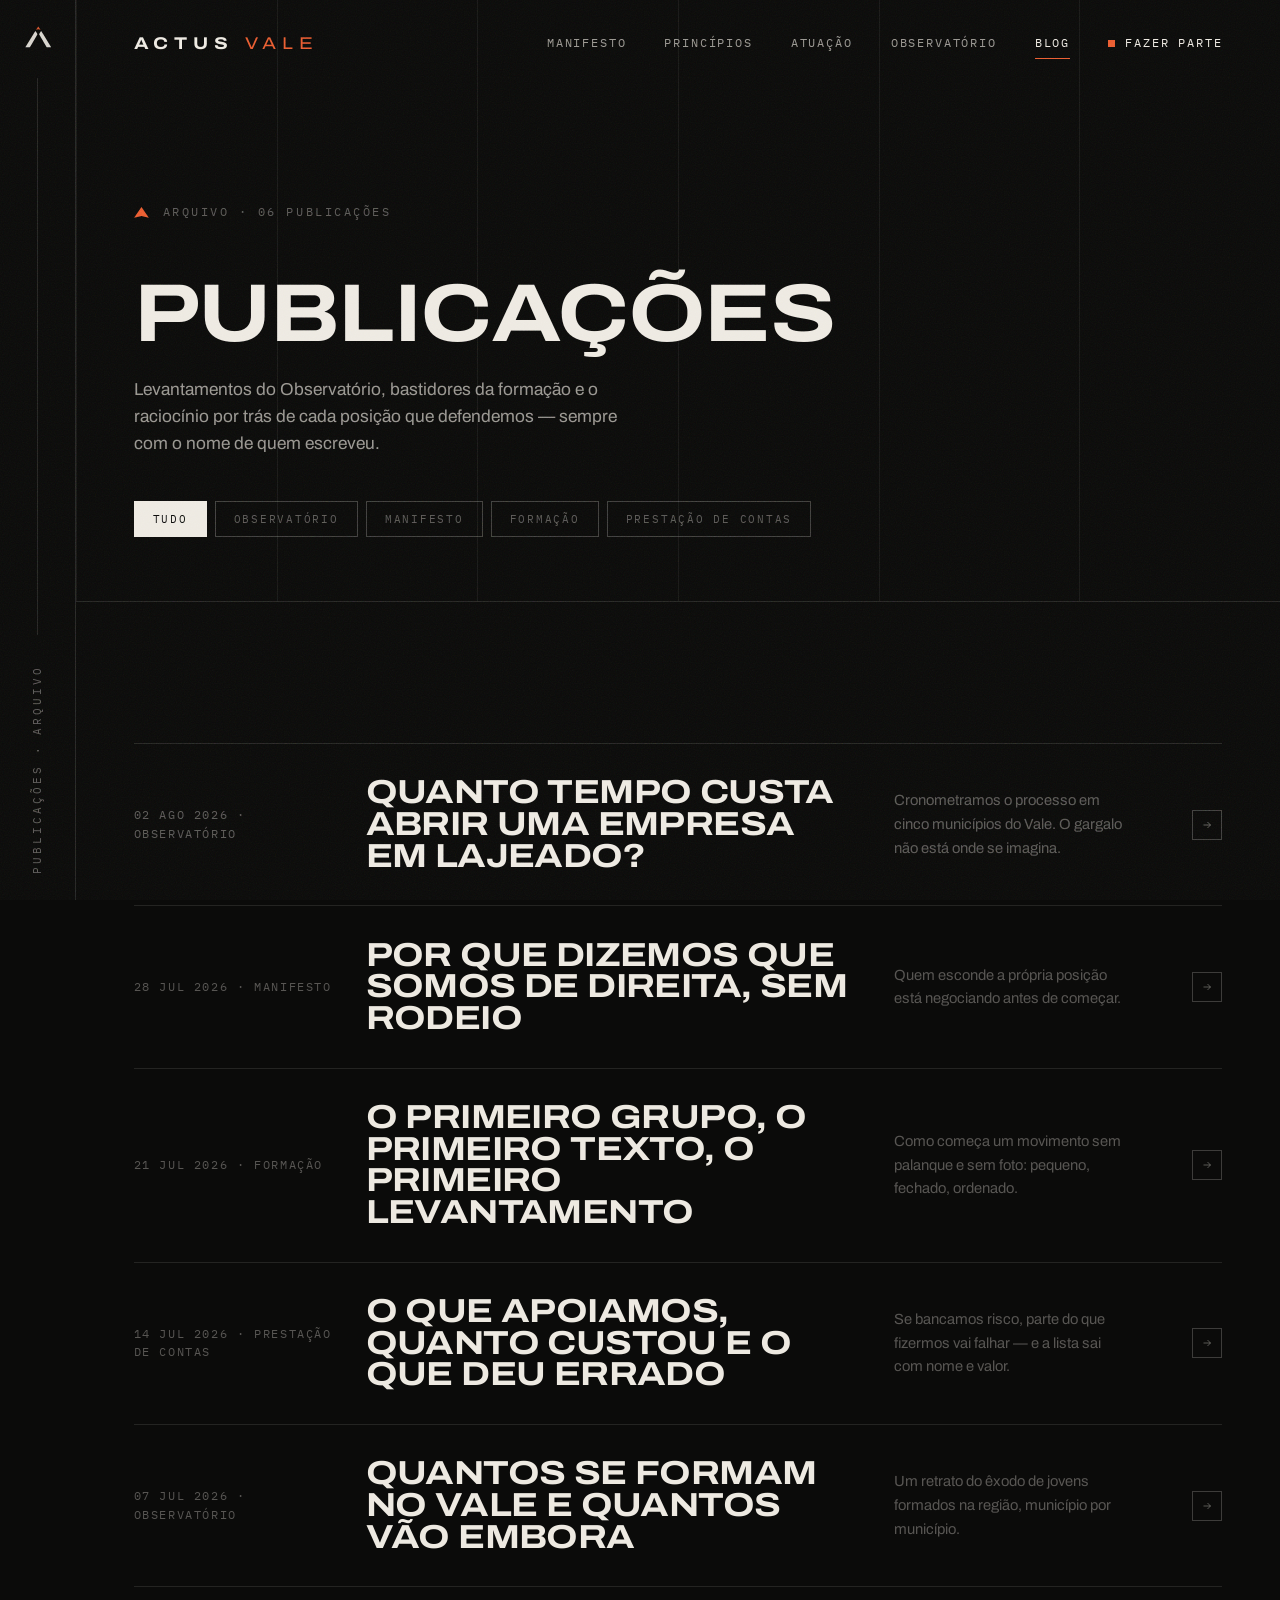
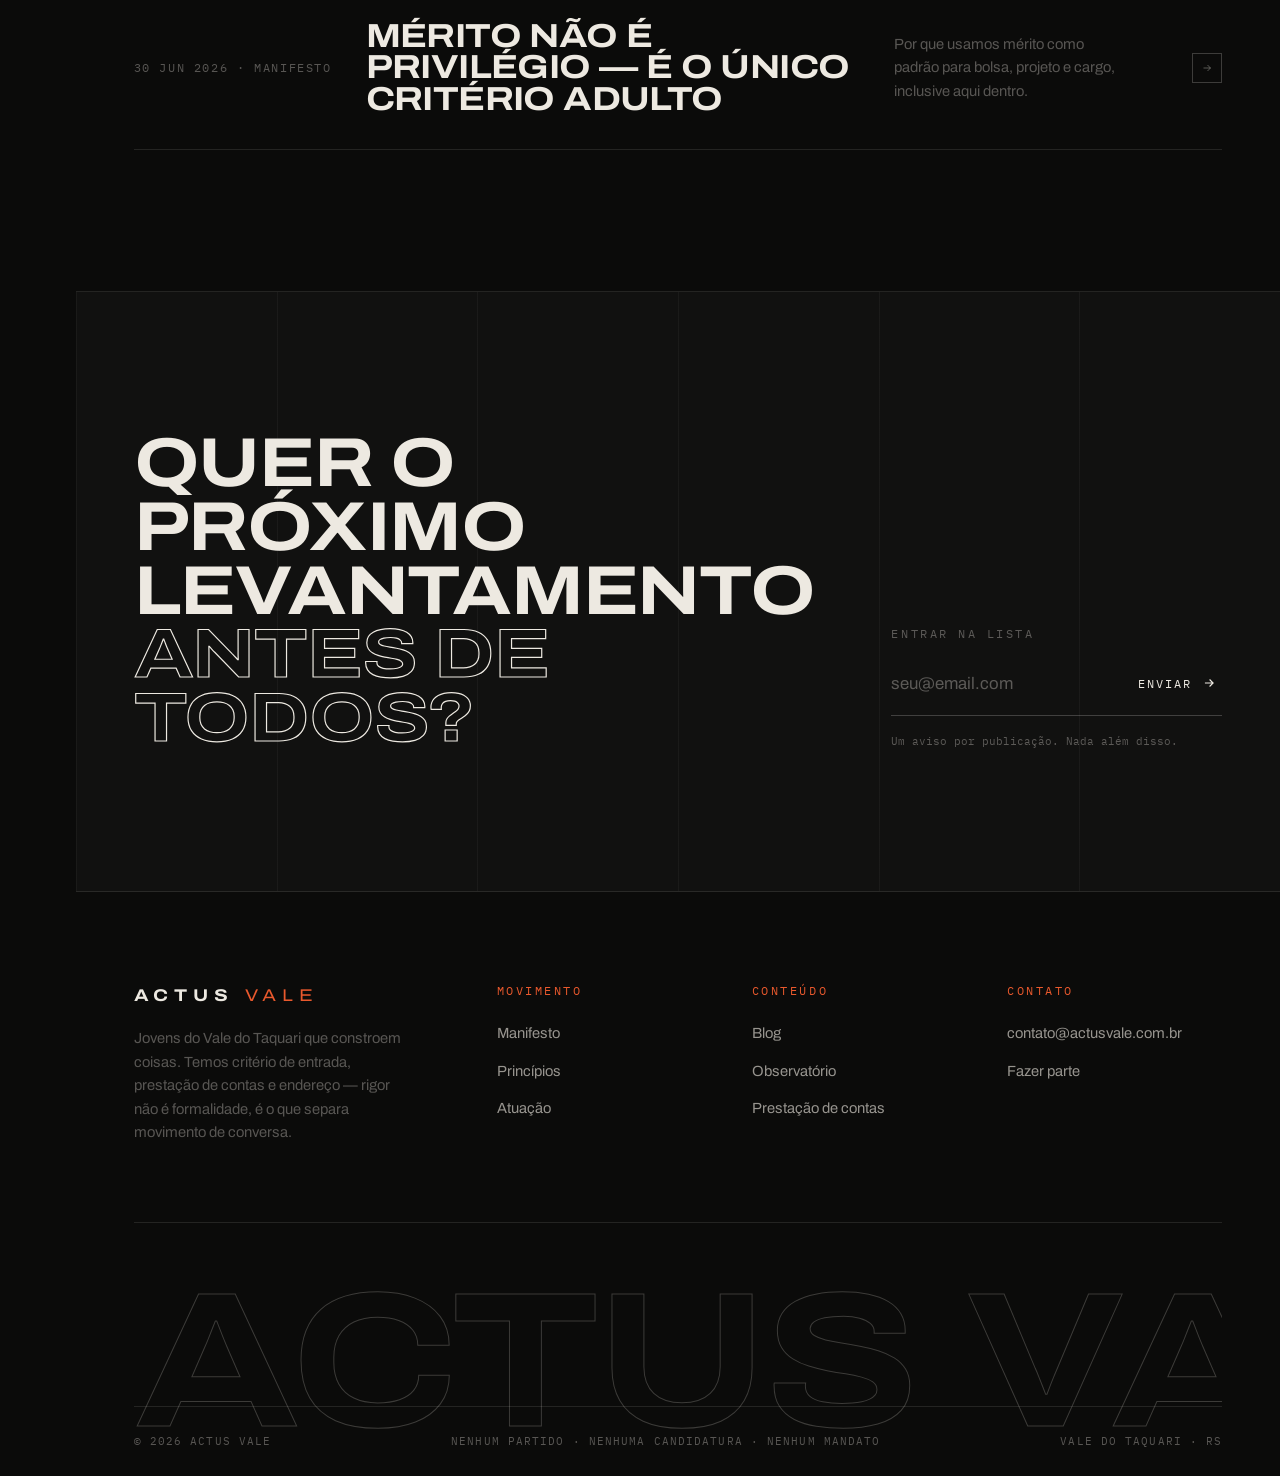
==== blog/index.html @ 2b288aab "Site inicial da Actus Vale Site estático com home (manifesto, princípios, atuação, observatório), ín" ====
<!doctype html>
<html lang="pt-BR">
<head>
<meta charset="UTF-8">
<meta name="viewport" content="width=device-width, initial-scale=1">
<title>Publicações — Actus Vale</title>
<meta name="description" content="Levantamentos do Observatório, bastidores da formação e o raciocínio por trás de cada posição da Actus Vale.">
<link rel="icon" href="../assets/img/mark.svg" type="image/svg+xml">
<link rel="preconnect" href="https://fonts.googleapis.com">
<link rel="preconnect" href="https://fonts.gstatic.com" crossorigin>
<link href="https://fonts.googleapis.com/css2?family=Archivo:wdth,wght@62..125,300..800&family=IBM+Plex+Mono:wght@400;500&family=Newsreader:ital,opsz,wght@1,6..72,300&display=swap" rel="stylesheet">
<link rel="stylesheet" href="../assets/css/style.css">
</head>
<body>

<aside class="rail">
  <a href="../index.html"><img class="rail-mark" src="../assets/img/mark.svg" alt="Actus Vale"></a>
  <div class="rail-track"><div class="rail-fill"></div></div>
  <div class="rail-vert">Publicações · Arquivo</div>
</aside>

<header class="head">
  <div class="wrap">
    <a href="../index.html" class="brand">
      <span class="brand-a">Actus</span><span class="brand-v">Vale</span>
    </a>
    <nav class="nav">
      <a href="../index.html#manifesto">Manifesto</a>
      <a href="../index.html#principios">Princípios</a>
      <a href="../index.html#atuacao">Atuação</a>
      <a href="../index.html#observatorio">Observatório</a>
      <a href="index.html" aria-current="page">Blog</a>
      <a href="../index.html#convite" class="nav-cta"><span class="dot"></span>Fazer parte</a>
    </nav>
    <button class="burger" aria-label="Menu"><span></span><span></span><span></span></button>
  </div>
</header>

<div class="sheet">
  <a href="../index.html#manifesto">Manifesto</a>
  <a href="../index.html#principios">Princípios</a>
  <a href="../index.html#atuacao">Atuação</a>
  <a href="../index.html#observatorio">Observatório</a>
  <a href="index.html">Blog</a>
  <a href="../index.html#convite" class="sig">Fazer parte</a>
</div>

<main>

  <section class="phead">
    <div class="grid-lines" style="opacity:.5"></div>
    <div class="wrap">
      <div class="hero-flag">
        <svg class="chev" viewBox="387 0 64 47" xmlns="http://www.w3.org/2000/svg"><polygon fill="#ea592d" points="419.36 38.005 387.505 46.02 418.859 0 450.148 45.872 419.36 38.005"/></svg>
        <span class="tag">Arquivo · 06 publicações</span>
      </div>
      <h1 class="dsp dsp-xl" style="font-size:clamp(2rem,6.4vw,5.6rem)">
        <span class="hl"><span>Publicações</span></span>
      </h1>
      <p class="lede">Levantamentos do Observatório, bastidores da formação e o raciocínio por trás de cada posição que defendemos — sempre com o nome de quem escreveu.</p>

      <div class="filters">
        <button data-cat="all" aria-pressed="true">Tudo</button>
        <button data-cat="observatorio" aria-pressed="false">Observatório</button>
        <button data-cat="manifesto" aria-pressed="false">Manifesto</button>
        <button data-cat="formacao" aria-pressed="false">Formação</button>
        <button data-cat="contas" aria-pressed="false">Prestação de contas</button>
      </div>
    </div>
  </section>

  <section class="sec">
    <div class="wrap">
      <div class="entries">

        <article class="entry rv" data-cat="observatorio">
          <span class="entry-date">02 Ago 2026 · Observatório</span>
          <h3 class="dsp dsp-md">Quanto tempo custa abrir uma empresa em Lajeado?</h3>
          <p class="entry-desc">Cronometramos o processo em cinco municípios do Vale. O gargalo não está onde se imagina.</p>
          <span class="entry-go"><svg viewBox="0 0 24 24" fill="none" stroke="currentColor" stroke-width="2"><path d="M5 12h14M13 6l6 6-6 6"/></svg></span>
          <a class="entry-link" href="post.html" aria-label="Ler o artigo"></a>
        </article>

        <article class="entry rv" data-cat="manifesto">
          <span class="entry-date">28 Jul 2026 · Manifesto</span>
          <h3 class="dsp dsp-md">Por que dizemos que somos de direita, sem rodeio</h3>
          <p class="entry-desc">Quem esconde a própria posição está negociando antes de começar.</p>
          <span class="entry-go"><svg viewBox="0 0 24 24" fill="none" stroke="currentColor" stroke-width="2"><path d="M5 12h14M13 6l6 6-6 6"/></svg></span>
          <a class="entry-link" href="post.html" aria-label="Ler o artigo"></a>
        </article>

        <article class="entry rv" data-cat="formacao">
          <span class="entry-date">21 Jul 2026 · Formação</span>
          <h3 class="dsp dsp-md">O primeiro grupo, o primeiro texto, o primeiro levantamento</h3>
          <p class="entry-desc">Como começa um movimento sem palanque e sem foto: pequeno, fechado, ordenado.</p>
          <span class="entry-go"><svg viewBox="0 0 24 24" fill="none" stroke="currentColor" stroke-width="2"><path d="M5 12h14M13 6l6 6-6 6"/></svg></span>
          <a class="entry-link" href="post.html" aria-label="Ler o artigo"></a>
        </article>

        <article class="entry rv" data-cat="contas">
          <span class="entry-date">14 Jul 2026 · Prestação de contas</span>
          <h3 class="dsp dsp-md">O que apoiamos, quanto custou e o que deu errado</h3>
          <p class="entry-desc">Se bancamos risco, parte do que fizermos vai falhar — e a lista sai com nome e valor.</p>
          <span class="entry-go"><svg viewBox="0 0 24 24" fill="none" stroke="currentColor" stroke-width="2"><path d="M5 12h14M13 6l6 6-6 6"/></svg></span>
          <a class="entry-link" href="post.html" aria-label="Ler o artigo"></a>
        </article>

        <article class="entry rv" data-cat="observatorio">
          <span class="entry-date">07 Jul 2026 · Observatório</span>
          <h3 class="dsp dsp-md">Quantos se formam no Vale e quantos vão embora</h3>
          <p class="entry-desc">Um retrato do êxodo de jovens formados na região, município por município.</p>
          <span class="entry-go"><svg viewBox="0 0 24 24" fill="none" stroke="currentColor" stroke-width="2"><path d="M5 12h14M13 6l6 6-6 6"/></svg></span>
          <a class="entry-link" href="post.html" aria-label="Ler o artigo"></a>
        </article>

        <article class="entry rv" data-cat="manifesto">
          <span class="entry-date">30 Jun 2026 · Manifesto</span>
          <h3 class="dsp dsp-md">Mérito não é privilégio — é o único critério adulto</h3>
          <p class="entry-desc">Por que usamos mérito como padrão para bolsa, projeto e cargo, inclusive aqui dentro.</p>
          <span class="entry-go"><svg viewBox="0 0 24 24" fill="none" stroke="currentColor" stroke-width="2"><path d="M5 12h14M13 6l6 6-6 6"/></svg></span>
          <a class="entry-link" href="post.html" aria-label="Ler o artigo"></a>
        </article>

      </div>
    </div>
  </section>

  <section class="sec sec--panel invite">
    <div class="grid-lines" style="opacity:.4"></div>
    <div class="wrap">
      <div class="invite-grid">
        <h2 class="dsp dsp-lg rv">Quer o próximo<br>levantamento<br><span class="hollow">antes de todos?</span></h2>
        <form class="rv" style="--d:.1s">
          <span class="tag" style="display:block;margin-bottom:20px">Entrar na lista</span>
          <div class="field">
            <input type="email" placeholder="seu@email.com" required aria-label="Seu e-mail">
            <button type="submit">Enviar
              <svg viewBox="0 0 24 24" fill="none" stroke="currentColor" stroke-width="2"><path d="M5 12h14M13 6l6 6-6 6"/></svg>
            </button>
          </div>
          <p class="field-note">Um aviso por publicação. Nada além disso.</p>
        </form>
      </div>
    </div>
  </section>

</main>

<footer class="foot">
  <div class="wrap">
    <div class="foot-cols">
      <div>
        <a href="../index.html" class="brand"><span class="brand-a">Actus</span><span class="brand-v">Vale</span></a>
        <p>Jovens do Vale do Taquari que constroem coisas. Temos critério de entrada, prestação de contas e endereço — rigor não é formalidade, é o que separa movimento de conversa.</p>
      </div>
      <div class="foot-col">
        <h4 class="tag tag--sig">Movimento</h4>
        <ul>
          <li><a href="../index.html#manifesto">Manifesto</a></li>
          <li><a href="../index.html#principios">Princípios</a></li>
          <li><a href="../index.html#atuacao">Atuação</a></li>
        </ul>
      </div>
      <div class="foot-col">
        <h4 class="tag tag--sig">Conteúdo</h4>
        <ul>
          <li><a href="index.html">Blog</a></li>
          <li><a href="../index.html#observatorio">Observatório</a></li>
          <li><a href="#">Prestação de contas</a></li>
        </ul>
      </div>
      <div class="foot-col">
        <h4 class="tag tag--sig">Contato</h4>
        <ul>
          <li><a href="mailto:contato@actusvale.com.br">contato@actusvale.com.br</a></li>
          <li><a href="../index.html#convite">Fazer parte</a></li>
        </ul>
      </div>
    </div>

    <div class="foot-word">Actus Vale</div>

    <div class="foot-bar">
      <span>© 2026 Actus Vale</span>
      <span>Nenhum partido · Nenhuma candidatura · Nenhum mandato</span>
      <span>Vale do Taquari · RS</span>
    </div>
  </div>
</footer>

<script src="../assets/js/main.js"></script>
</body>
</html>
---- assets/css/style.css ----
/* =========================================================
   ACTUS VALE — sistema visual
   Prancha técnica: fundo escuro, hairlines, tipografia
   expandida em caixa alta, laranja como sinal único.
   ========================================================= */

:root {
  --void:      #0b0b0a;
  --panel:     #111110;
  --panel-2:   #171715;
  --bone:      #ede9e1;
  --bone-2:    rgba(237, 233, 225, 0.62);
  --bone-3:    rgba(237, 233, 225, 0.34);
  --signal:    #ea592d;
  --signal-2:  rgba(234, 89, 45, 0.5);
  --hair:      rgba(237, 233, 225, 0.11);
  --hair-2:    rgba(237, 233, 225, 0.22);

  --sans:  'Archivo', 'Helvetica Neue', Arial, sans-serif;
  --mono:  'IBM Plex Mono', 'Courier New', monospace;
  --quote: 'Newsreader', Georgia, serif;

  --rail: 76px;
  --head: 88px;
  --pad: clamp(20px, 4.5vw, 68px);
  --ease: cubic-bezier(0.16, 1, 0.3, 1);
}

*, *::before, *::after { box-sizing: border-box; }

html { scroll-behavior: smooth; }

body {
  margin: 0;
  padding-left: var(--rail);
  background: var(--void);
  color: var(--bone-2);
  font-family: var(--sans);
  font-variation-settings: 'wdth' 100, 'wght' 400;
  font-size: 16.5px;
  line-height: 1.6;
  -webkit-font-smoothing: antialiased;
  overflow-x: hidden;
}

/* grão de filme */
body::after {
  content: "";
  position: fixed;
  inset: 0;
  z-index: 900;
  pointer-events: none;
  opacity: 0.5;
  mix-blend-mode: soft-light;
  background-image: url("data:image/svg+xml,%3Csvg xmlns='http://www.w3.org/2000/svg' width='180' height='180'%3E%3Cfilter id='n'%3E%3CfeTurbulence type='fractalNoise' baseFrequency='0.85' numOctaves='3'/%3E%3C/filter%3E%3Crect width='100%25' height='100%25' filter='url(%23n)'/%3E%3C/svg%3E");
}

::selection { background: var(--signal); color: var(--void); }

a { color: inherit; text-decoration: none; }
img, svg { display: block; max-width: 100%; }
h1, h2, h3, h4 { margin: 0; font-weight: 400; }
p { margin: 0; }
ul { margin: 0; padding: 0; list-style: none; }

.wrap {
  max-width: 1580px;
  margin: 0 auto;
  padding: 0 var(--pad);
  position: relative;
}

/* ---------- tipografia ---------- */

.dsp {
  font-family: var(--sans);
  font-variation-settings: 'wdth' 118, 'wght' 700;
  text-transform: uppercase;
  line-height: 0.92; /* folga p/ acentos: Ç Õ Ã É */
  letter-spacing: -0.018em;
  color: var(--bone);
}

.dsp-xl  { font-size: clamp(2rem, 9vw, 9.4rem); }
.dsp-lg  { font-size: clamp(1.9rem, 5.4vw, 4.6rem); }
.dsp-md  { font-size: clamp(1.5rem, 2.6vw, 2.3rem); line-height: 0.95; }
.dsp-sm  { font-size: clamp(1.1rem, 1.5vw, 1.35rem); line-height: 1.05; letter-spacing: 0; }

.hollow {
  color: transparent;
  -webkit-text-stroke: 1.2px var(--bone);
  text-stroke: 1.2px var(--bone);
}
.sig { color: var(--signal); }

.tag {
  font-family: var(--mono);
  font-size: 11.5px;
  font-weight: 400;
  text-transform: uppercase;
  letter-spacing: 0.22em;
  color: var(--bone-3);
}
.tag--sig { color: var(--signal); }

.lede {
  font-size: clamp(1.02rem, 1.35vw, 1.28rem);
  line-height: 1.55;
  color: var(--bone-2);
  max-width: 52ch;
}

/* ---------- rail lateral fixa ---------- */

.rail {
  position: fixed;
  top: 0; left: 0; bottom: 0;
  width: var(--rail);
  border-right: 1px solid var(--hair);
  z-index: 120;
  display: flex;
  flex-direction: column;
  justify-content: space-between;
  align-items: center;
  padding: 26px 0;
  background: var(--void);
}

.rail-mark { width: 26px; opacity: 0.9; }

.rail-track {
  flex: 1;
  width: 1px;
  background: var(--hair);
  margin: 30px 0;
  position: relative;
}
.rail-fill {
  position: absolute;
  top: 0; left: 0;
  width: 100%;
  height: 0;
  background: var(--signal);
}

.rail-vert {
  font-family: var(--mono);
  font-size: 10.5px;
  letter-spacing: 0.28em;
  text-transform: uppercase;
  color: var(--bone-3);
  writing-mode: vertical-rl;
  transform: rotate(180deg);
  white-space: nowrap;
}

/* ---------- cabeçalho ---------- */

.head {
  position: fixed;
  top: 0; left: var(--rail); right: 0;
  height: var(--head);
  z-index: 110;
  display: flex;
  align-items: center;
  transition: background 0.4s var(--ease), border-color 0.4s var(--ease);
  border-bottom: 1px solid transparent;
}
.head.stuck {
  background: rgba(11, 11, 10, 0.88);
  backdrop-filter: blur(14px);
  border-bottom-color: var(--hair);
}
.head .wrap { display: flex; align-items: center; justify-content: space-between; width: 100%; }

.brand { display: flex; align-items: baseline; gap: 11px; }
.brand-a {
  font-variation-settings: 'wdth' 118, 'wght' 700;
  font-size: 17px;
  letter-spacing: 0.34em;
  color: var(--bone);
  text-transform: uppercase;
}
.brand-v {
  font-variation-settings: 'wdth' 118, 'wght' 400;
  font-size: 17px;
  letter-spacing: 0.34em;
  color: var(--signal);
  text-transform: uppercase;
}

.nav { display: flex; align-items: center; gap: 38px; }
.nav a {
  font-family: var(--mono);
  font-size: 11.5px;
  text-transform: uppercase;
  letter-spacing: 0.16em;
  color: var(--bone-2);
  position: relative;
  padding: 6px 0;
  transition: color 0.3s var(--ease);
}
.nav a::after {
  content: "";
  position: absolute;
  left: 0; bottom: 0;
  width: 0; height: 1px;
  background: var(--signal);
  transition: width 0.4s var(--ease);
}
.nav a:hover { color: var(--bone); }
.nav a:hover::after, .nav a[aria-current]::after { width: 100%; }
.nav a[aria-current] { color: var(--bone); }

.nav-cta {
  display: inline-flex;
  align-items: center;
  gap: 10px;
  color: var(--bone) !important;
}
.nav-cta .dot {
  width: 7px; height: 7px;
  background: var(--signal);
  transition: transform 0.4s var(--ease);
}
.nav-cta:hover .dot { transform: scale(1.9) rotate(45deg); }

.burger {
  display: none;
  background: none;
  border: 0;
  cursor: pointer;
  padding: 10px 0;
  width: 30px;
}
.burger span {
  display: block;
  height: 1.5px;
  background: var(--bone);
  transition: transform 0.4s var(--ease), opacity 0.3s;
}
.burger span + span { margin-top: 7px; }
.burger.on span:nth-child(1) { transform: translateY(8.5px) rotate(45deg); }
.burger.on span:nth-child(2) { opacity: 0; }
.burger.on span:nth-child(3) { transform: translateY(-8.5px) rotate(-45deg); }

.sheet {
  position: fixed;
  inset: 0 0 0 0;
  background: var(--void);
  z-index: 105;
  padding: calc(var(--head) + 40px) var(--pad) 40px;
  display: flex;
  flex-direction: column;
  gap: 6px;
  clip-path: inset(0 0 100% 0);
  transition: clip-path 0.6s var(--ease);
  pointer-events: none;
}
.sheet.open { clip-path: inset(0 0 0 0); pointer-events: auto; }
.sheet a {
  font-variation-settings: 'wdth' 118, 'wght' 700;
  text-transform: uppercase;
  font-size: clamp(1.8rem, 8vw, 3rem);
  line-height: 1.1;
  color: var(--bone);
  padding: 10px 0;
  border-bottom: 1px solid var(--hair);
}

/* ---------- hero ---------- */

.hero {
  position: relative;
  min-height: 100svh;
  display: flex;
  flex-direction: column;
  justify-content: flex-end;
  padding-top: calc(var(--head) + 60px);
  padding-bottom: 0;
  overflow: hidden;
  border-bottom: 1px solid var(--hair);
}

.grid-lines {
  position: absolute;
  inset: 0;
  pointer-events: none;
  background-image: repeating-linear-gradient(
    to right,
    var(--hair) 0 1px,
    transparent 1px 16.6666%
  );
  opacity: 0.75;
}

.hero-glow {
  position: absolute;
  top: -18%; left: 42%;
  width: 62vw; height: 62vw;
  border-radius: 50%;
  background: radial-gradient(circle, rgba(234, 89, 45, 0.16), transparent 62%);
  filter: blur(28px);
  pointer-events: none;
}

.hero-mark {
  position: absolute;
  right: -6vw; bottom: -14vh;
  width: 46vw;
  opacity: 0.045;
  pointer-events: none;
}

.hero-inner { position: relative; z-index: 2; padding-bottom: 60px; }

.hero-flag {
  display: flex;
  align-items: center;
  gap: 14px;
  margin-bottom: clamp(28px, 6vh, 60px);
}
.hero-flag .chev { width: 15px; }

/* máscara de linha: padding dá folga p/ o til e a cedilha
   não serem cortados; a margem negativa anula o deslocamento */
.hl {
  display: block;
  overflow: hidden;
  padding: 0.24em 0 0.14em;
  margin: -0.24em 0 -0.14em;
}
.hl > span {
  display: block;
  transform: translateY(140%);
  animation: rise 1.15s var(--ease) forwards;
}
.hl:nth-of-type(1) > span { animation-delay: 0.15s; }
.hl:nth-of-type(2) > span { animation-delay: 0.27s; }
.hl:nth-of-type(3) > span { animation-delay: 0.39s; }
@keyframes rise { to { transform: translateY(0); } }

.hero-foot {
  position: relative;
  z-index: 2;
  border-top: 1px solid var(--hair);
  display: grid;
  grid-template-columns: 1.35fr 1fr 1fr auto;
  gap: 40px;
  align-items: end;
  padding: 30px 0 34px;
}
.hero-foot .lede { max-width: 40ch; font-size: 1rem; }
.hf-cell .tag { display: block; margin-bottom: 8px; }
.hf-val {
  font-variation-settings: 'wdth' 112, 'wght' 500;
  font-size: 0.98rem;
  color: var(--bone);
  text-transform: uppercase;
  letter-spacing: 0.02em;
}

.scroll-cue {
  display: flex;
  align-items: center;
  gap: 10px;
  font-family: var(--mono);
  font-size: 10.5px;
  letter-spacing: 0.2em;
  text-transform: uppercase;
  color: var(--bone-3);
}
.scroll-cue i {
  width: 1px; height: 34px;
  background: linear-gradient(var(--signal), transparent);
  animation: drop 2.2s var(--ease) infinite;
}
@keyframes drop {
  0% { transform: scaleY(0); transform-origin: top; }
  55% { transform: scaleY(1); transform-origin: top; }
  56% { transform-origin: bottom; }
  100% { transform: scaleY(0); transform-origin: bottom; }
}

/* ---------- estrutura de seção ---------- */

.sec { padding: clamp(80px, 11vw, 160px) 0; border-bottom: 1px solid var(--hair); }
.sec--panel { background: var(--panel); }

.sec-head {
  display: grid;
  grid-template-columns: 200px 1fr;
  gap: 40px;
  align-items: start;
  margin-bottom: clamp(50px, 7vw, 96px);
}
.sec-head .num { font-family: var(--mono); font-size: 11.5px; letter-spacing: 0.2em; color: var(--signal); padding-top: 10px; }
.sec-head .lede { margin-top: 26px; }

/* ---------- declaração / manifesto ---------- */

.stmt {
  font-variation-settings: 'wdth' 104, 'wght' 300;
  font-size: clamp(1.35rem, 2.9vw, 2.45rem);
  line-height: 1.28;
  letter-spacing: -0.012em;
  color: var(--bone);
  max-width: 26ch;
}
.stmt em { font-style: normal; color: var(--signal); }

.stmt-grid {
  display: grid;
  grid-template-columns: 200px 1fr 1fr;
  gap: 40px;
}
.stmt-grid .col p + p { margin-top: 20px; }
.stmt-grid .col { padding-top: 8px; }

/* ---------- princípios (lista numerada) ---------- */

.tenets { border-top: 1px solid var(--hair); }
.tenet {
  display: grid;
  grid-template-columns: 200px minmax(0, 1fr) minmax(0, 1.15fr);
  gap: 40px;
  align-items: start;
  padding: clamp(32px, 3.6vw, 52px) 0;
  border-bottom: 1px solid var(--hair);
  transition: background 0.5s var(--ease);
  position: relative;
}
.tenet::before {
  content: "";
  position: absolute;
  left: calc(var(--pad) * -1); right: calc(var(--pad) * -1);
  top: 0; bottom: 0;
  background: var(--panel-2);
  opacity: 0;
  transition: opacity 0.5s var(--ease);
  z-index: -1;
}
.tenet:hover::before { opacity: 1; }

.tenet-n {
  font-variation-settings: 'wdth' 118, 'wght' 700;
  font-size: clamp(2.4rem, 4.4vw, 4rem);
  line-height: 0.8;
  color: transparent;
  -webkit-text-stroke: 1px var(--hair-2);
  transition: -webkit-text-stroke-color 0.5s var(--ease), color 0.5s var(--ease);
}
.tenet:hover .tenet-n { -webkit-text-stroke-color: var(--signal); }
.tenet h3 { max-width: 18ch; }
.tenet p { color: var(--bone-2); }

/* ---------- frentes de atuação ---------- */

.fronts { display: grid; grid-template-columns: repeat(2, 1fr); }
.front {
  padding: clamp(34px, 3.4vw, 54px) clamp(28px, 3vw, 52px) clamp(40px, 4vw, 62px) 0;
  border-top: 1px solid var(--hair);
  position: relative;
}
.fronts .front:nth-child(odd) { padding-right: clamp(40px, 5vw, 90px); }
.fronts .front:nth-child(even) { padding-left: clamp(28px, 3vw, 52px); border-left: 1px solid var(--hair); }
.front-top {
  display: flex;
  align-items: center;
  justify-content: space-between;
  margin-bottom: 26px;
}
.front-top .chev { width: 12px; opacity: 0; transform: translateY(6px); transition: all 0.5s var(--ease); }
.front:hover .front-top .chev { opacity: 1; transform: translateY(0); }
.front h3 { margin-bottom: 16px; }
.front p { color: var(--bone-2); max-width: 44ch; }

/* ---------- observatório / medidas ---------- */

.measures { border-top: 1px solid var(--hair); }
.measure {
  display: grid;
  grid-template-columns: 200px minmax(0, 1fr) 120px;
  gap: 32px;
  align-items: center;
  padding: 26px 0;
  border-bottom: 1px solid var(--hair);
}
.m-name {
  font-variation-settings: 'wdth' 112, 'wght' 500;
  text-transform: uppercase;
  letter-spacing: 0.06em;
  font-size: 0.92rem;
  color: var(--bone);
}
.m-track { height: 1px; background: var(--hair-2); position: relative; }
.m-track i {
  position: absolute;
  left: 0; top: -1px;
  height: 3px;
  width: 0;
  background: var(--signal);
  transition: width 1.4s var(--ease);
}
.measure.in .m-track i { width: var(--w); }
.m-val {
  text-align: right;
  font-variation-settings: 'wdth' 118, 'wght' 600;
  font-size: clamp(1.3rem, 2vw, 1.9rem);
  color: var(--bone);
  line-height: 1;
}
.m-val em { font-family: var(--mono); font-style: normal; font-size: 0.5em; color: var(--signal); margin-left: 3px; }

.disclaimer {
  margin-top: 28px;
  display: flex;
  gap: 12px;
  align-items: flex-start;
  font-family: var(--mono);
  font-size: 11.5px;
  line-height: 1.7;
  color: var(--bone-3);
  max-width: 62ch;
}
.disclaimer b { color: var(--signal); font-weight: 400; }

/* ---------- índice editorial (blog) ---------- */

.entries { border-top: 1px solid var(--hair); }
.entry {
  display: grid;
  grid-template-columns: 200px minmax(0, 2.1fr) minmax(0, 1fr) 60px;
  gap: 32px;
  align-items: center;
  padding: clamp(24px, 2.6vw, 38px) 0;
  border-bottom: 1px solid var(--hair);
  position: relative;
  transition: padding-left 0.55s var(--ease);
}
.entry::before {
  content: "";
  position: absolute;
  left: calc(var(--pad) * -1); right: calc(var(--pad) * -1);
  top: 0; bottom: 0;
  background: var(--panel-2);
  opacity: 0;
  transition: opacity 0.5s var(--ease);
  z-index: -1;
}
.entry:hover::before { opacity: 1; }
.entry:hover { padding-left: 22px; }
.entry-date { font-family: var(--mono); font-size: 11.5px; letter-spacing: 0.14em; text-transform: uppercase; color: var(--bone-3); }
.entry h3 { transition: color 0.4s var(--ease); }
.entry:hover h3 { color: var(--signal); }
.entry-desc { color: var(--bone-3); font-size: 0.92rem; max-width: 40ch; }
.entry-go {
  justify-self: end;
  width: 30px; height: 30px;
  display: grid; place-items: center;
  border: 1px solid var(--hair-2);
  color: var(--bone-3);
  transition: all 0.45s var(--ease);
}
.entry:hover .entry-go { background: var(--signal); border-color: var(--signal); color: var(--void); transform: rotate(-45deg); }
.entry-go svg { width: 12px; height: 12px; }
.entry-link { position: absolute; inset: 0; }

/* ---------- convite ---------- */

.invite { position: relative; overflow: hidden; }
.invite-grid { display: grid; grid-template-columns: 1.25fr 1fr; gap: clamp(40px, 6vw, 100px); align-items: end; }

.field {
  display: flex;
  align-items: center;
  gap: 16px;
  border-bottom: 1px solid var(--hair-2);
  padding-bottom: 12px;
  transition: border-color 0.4s var(--ease);
}
.field:focus-within { border-color: var(--signal); }
.field input {
  flex: 1;
  background: none;
  border: 0;
  outline: 0;
  color: var(--bone);
  font-family: var(--sans);
  font-size: 1.05rem;
  padding: 10px 0;
}
.field input::placeholder { color: var(--bone-3); }
.field button {
  background: none;
  border: 0;
  cursor: pointer;
  color: var(--bone);
  font-family: var(--mono);
  font-size: 11.5px;
  letter-spacing: 0.18em;
  text-transform: uppercase;
  display: flex;
  align-items: center;
  gap: 10px;
  transition: color 0.3s var(--ease);
}
.field button:hover { color: var(--signal); }
.field svg { width: 14px; transition: transform 0.4s var(--ease); }
.field button:hover svg { transform: translateX(4px); }
.field-note { margin-top: 16px; font-family: var(--mono); font-size: 11px; line-height: 1.7; color: var(--bone-3); }

/* ---------- rodapé ---------- */

.foot { background: var(--void); padding-top: clamp(60px, 7vw, 100px); }
.foot-cols {
  display: grid;
  grid-template-columns: 1.5fr repeat(3, 1fr);
  gap: 40px;
  padding-bottom: clamp(50px, 6vw, 80px);
  border-bottom: 1px solid var(--hair);
}
.foot-cols p { color: var(--bone-3); max-width: 34ch; font-size: 0.92rem; margin-top: 18px; }
.foot-col h4 { margin-bottom: 20px; }
.foot-col li + li { margin-top: 11px; }
.foot-col a { font-size: 0.92rem; color: var(--bone-2); transition: color 0.3s var(--ease); }
.foot-col a:hover { color: var(--signal); }

.foot-word {
  font-variation-settings: 'wdth' 118, 'wght' 700;
  text-transform: uppercase;
  font-size: clamp(3rem, 15vw, 15rem);
  line-height: 0.78;
  letter-spacing: -0.02em;
  color: transparent;
  -webkit-text-stroke: 1px var(--hair-2);
  white-space: nowrap;
  padding: clamp(40px, 5vw, 70px) 0 0;
  margin-bottom: -0.16em;
  overflow: hidden;
  user-select: none;
}
.foot-bar {
  display: flex;
  justify-content: space-between;
  flex-wrap: wrap;
  gap: 14px;
  padding: 26px 0;
  border-top: 1px solid var(--hair);
  font-family: var(--mono);
  font-size: 11px;
  letter-spacing: 0.1em;
  text-transform: uppercase;
  color: var(--bone-3);
}

/* ---------- páginas internas ---------- */

.phead {
  padding: calc(var(--head) + clamp(60px, 9vw, 130px)) 0 clamp(40px, 5vw, 70px);
  border-bottom: 1px solid var(--hair);
  position: relative;
  overflow: hidden;
}
.phead .lede { margin-top: 26px; }

.filters { display: flex; flex-wrap: wrap; gap: 8px; margin-top: 44px; }
.filters button {
  font-family: var(--mono);
  font-size: 11px;
  text-transform: uppercase;
  letter-spacing: 0.16em;
  padding: 10px 18px;
  background: none;
  border: 1px solid var(--hair-2);
  color: var(--bone-3);
  cursor: pointer;
  transition: all 0.35s var(--ease);
}
.filters button:hover { color: var(--bone); border-color: var(--bone-3); }
.filters button[aria-pressed="true"] { background: var(--bone); border-color: var(--bone); color: var(--void); }

/* ---------- artigo ---------- */

.art-head { padding: calc(var(--head) + clamp(60px, 9vw, 120px)) 0 clamp(40px, 4vw, 60px); border-bottom: 1px solid var(--hair); }
.art-meta { display: flex; flex-wrap: wrap; gap: 22px; margin-bottom: 30px; }
.art-head h1 { max-width: 20ch; }
.art-by {
  margin-top: 40px;
  padding-top: 24px;
  border-top: 1px solid var(--hair);
  display: flex;
  align-items: center;
  gap: 14px;
}
.art-by .chev { width: 13px; }

.art-body { padding: clamp(60px, 7vw, 100px) 0; border-bottom: 1px solid var(--hair); }
.art-grid { display: grid; grid-template-columns: 200px minmax(0, 1fr); gap: 40px; }

.toc { position: sticky; top: calc(var(--head) + 40px); align-self: start; }
.toc h4 { margin-bottom: 18px; }
.toc li + li { margin-top: 12px; }
.toc a {
  font-family: var(--mono);
  font-size: 11.5px;
  letter-spacing: 0.08em;
  color: var(--bone-3);
  transition: color 0.3s var(--ease);
  display: block;
}
.toc a:hover { color: var(--signal); }

.prose { max-width: 66ch; font-size: 1.08rem; line-height: 1.78; color: var(--bone-2); }
.prose > * + * { margin-top: 26px; }
.prose > p:first-of-type::first-letter {
  float: left;
  font-variation-settings: 'wdth' 118, 'wght' 700;
  font-size: 3.9em;
  line-height: 0.78;
  padding: 0.06em 0.14em 0 0;
  color: var(--signal);
}
.prose h2 {
  font-variation-settings: 'wdth' 118, 'wght' 700;
  text-transform: uppercase;
  font-size: clamp(1.1rem, 1.5vw, 1.35rem);
  letter-spacing: 0.01em;
  color: var(--bone);
  margin-top: 60px;
  padding-top: 22px;
  border-top: 1px solid var(--hair);
}
.prose strong { color: var(--bone); font-weight: 500; }
.prose blockquote {
  margin: 44px 0;
  padding-left: 30px;
  border-left: 2px solid var(--signal);
  font-family: var(--quote);
  font-style: italic;
  font-weight: 300;
  font-size: clamp(1.3rem, 2.1vw, 1.75rem);
  line-height: 1.36;
  color: var(--bone);
}
.prose ul { padding-left: 0; }
.prose li {
  padding-left: 24px;
  position: relative;
}
.prose li + li { margin-top: 12px; }
.prose li::before {
  content: "";
  position: absolute;
  left: 0; top: 0.62em;
  width: 8px; height: 1px;
  background: var(--signal);
}

/* ---------- revelação ---------- */

.rv {
  opacity: 0;
  transform: translateY(26px);
  transition: opacity 1s var(--ease), transform 1s var(--ease);
  transition-delay: var(--d, 0s);
}
.rv.in { opacity: 1; transform: none; }

@media (prefers-reduced-motion: reduce) {
  * { animation: none !important; transition-duration: 0.01ms !important; }
  .rv { opacity: 1; transform: none; }
  .hl > span { transform: none; }
  html { scroll-behavior: auto; }
}

/* ---------- responsivo ---------- */

@media (max-width: 1120px) {
  .sec-head, .stmt-grid, .art-grid { grid-template-columns: 1fr; gap: 26px; }
  .sec-head .num { padding-top: 0; }
  .stmt-grid { gap: 34px; }
  .tenet { grid-template-columns: 90px minmax(0, 1fr); }
  .tenet p { grid-column: 2; }
  .entry { grid-template-columns: 130px minmax(0, 1fr) 44px; }
  .entry-desc { display: none; }
  .measure { grid-template-columns: 130px minmax(0, 1fr) 96px; gap: 20px; }
  .hero-foot { grid-template-columns: 1fr 1fr; gap: 28px; }
  .toc { position: static; }
  .toc ul { display: flex; flex-wrap: wrap; gap: 18px; }
  .toc li + li { margin-top: 0; }
  .foot-cols { grid-template-columns: 1fr 1fr; }
}

@media (max-width: 820px) {
  body { padding-left: 0; }
  .rail { display: none; }
  .head { left: 0; }
  .nav { display: none; }
  .burger { display: block; }
  .fronts { grid-template-columns: 1fr; }
  .fronts .front:nth-child(even) { padding-left: 0; border-left: 0; }
  .fronts .front:nth-child(odd) { padding-right: 0; }
  .invite-grid { grid-template-columns: 1fr; gap: 40px; }
  .hero-foot { grid-template-columns: 1fr; }
  .scroll-cue { display: none; }
}

@media (max-width: 560px) {
  .foot-cols { grid-template-columns: 1fr; }
  .entry { grid-template-columns: minmax(0, 1fr) 40px; row-gap: 10px; }
  .entry-date { grid-column: 1 / -1; }
  .measure { grid-template-columns: minmax(0, 1fr) 80px; row-gap: 8px; }
  .m-track { grid-column: 1 / -1; }
  .tenet { grid-template-columns: 1fr; }
  .tenet p { grid-column: 1; }
}
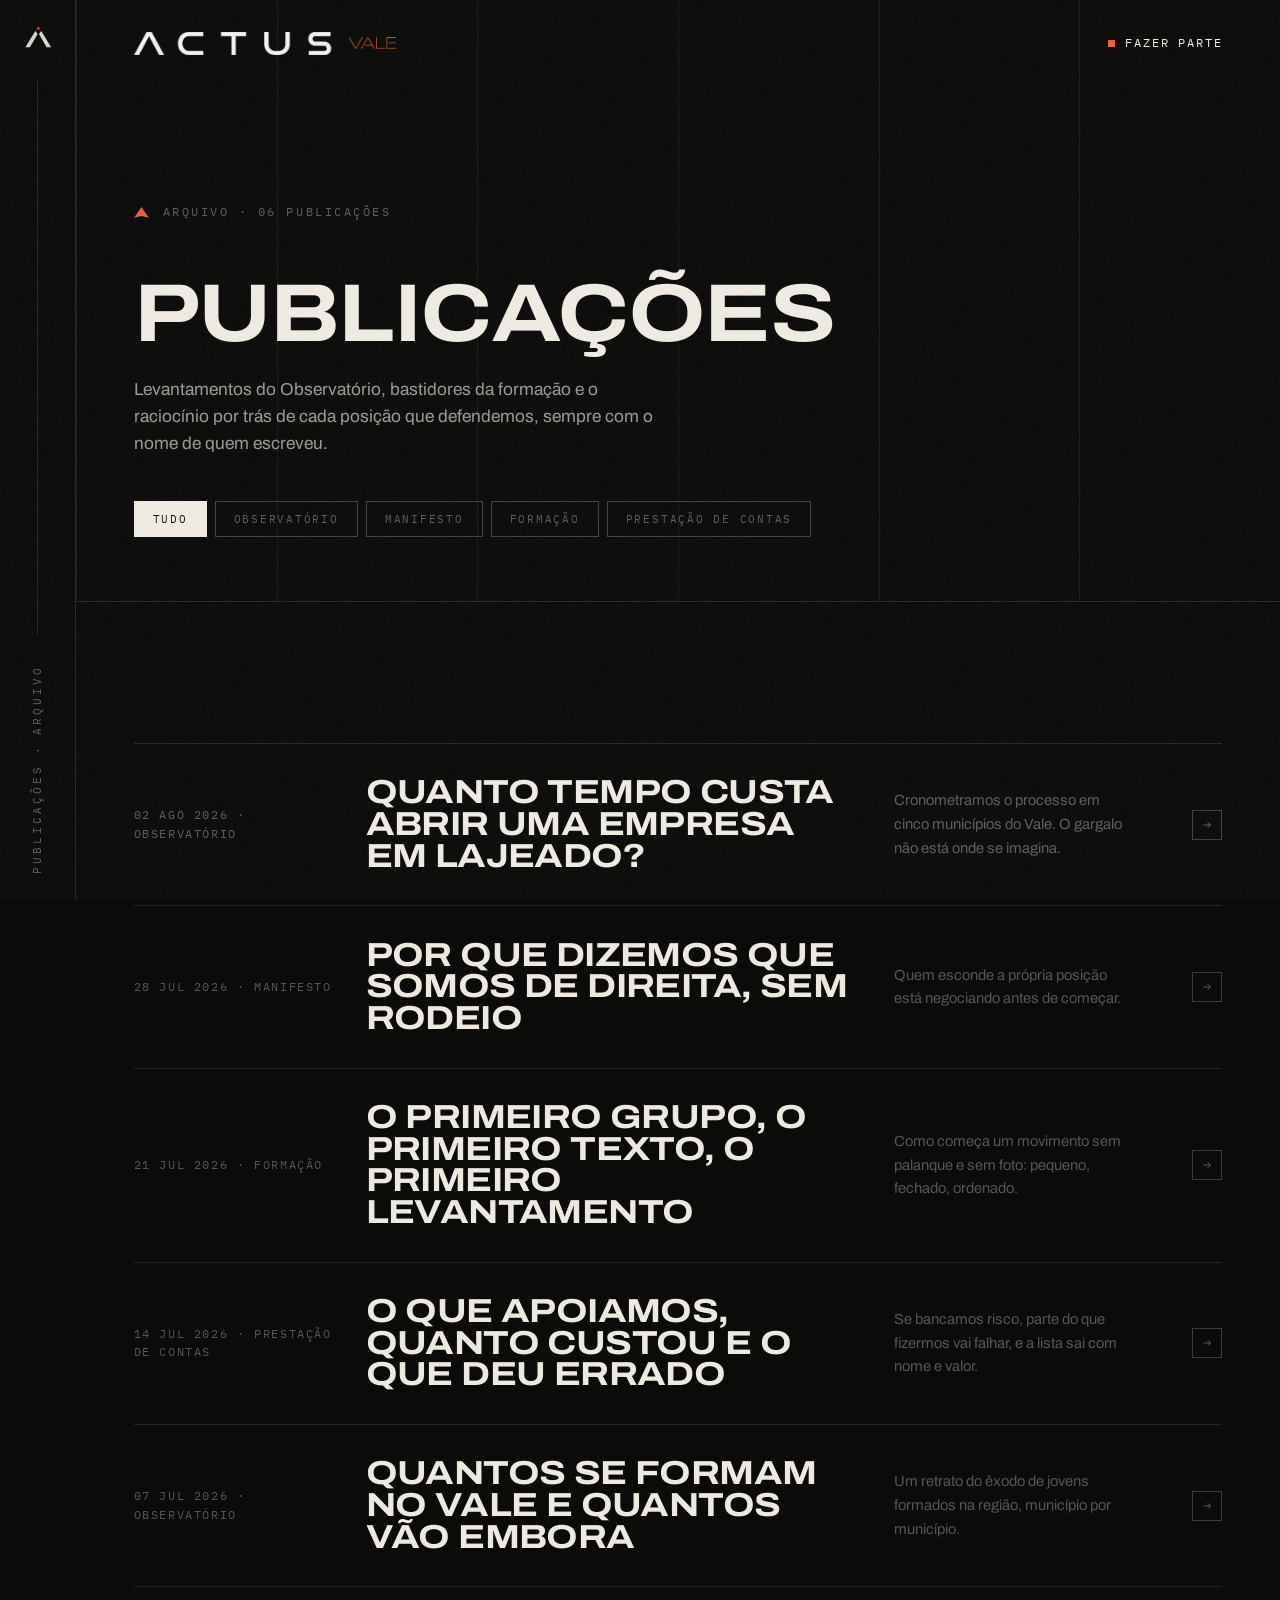
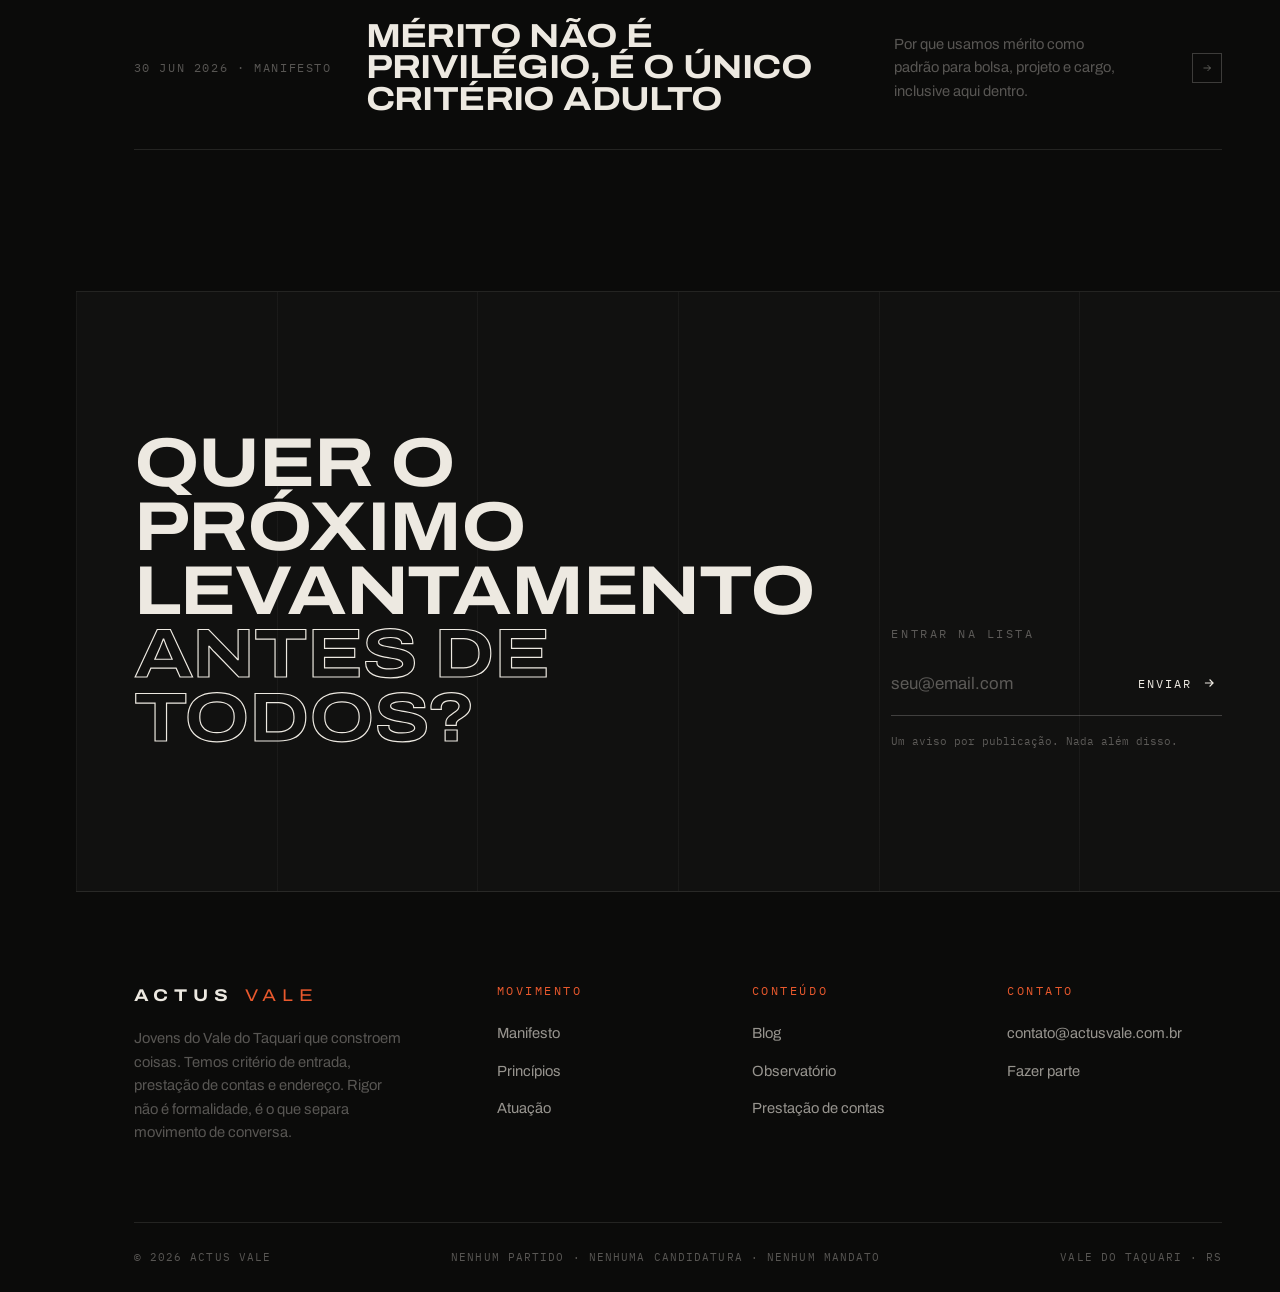
==== commit ed9ee976: "Navbar enxuta, remoção de travessões e limpeza do hero e do rodapé Navbar passa a ter só o logotipo " ====
--- a/blog/index.html
+++ b/blog/index.html
@@ -3,7 +3,7 @@
 <head>
 <meta charset="UTF-8">
 <meta name="viewport" content="width=device-width, initial-scale=1">
-<title>Publicações — Actus Vale</title>
+<title>Publicações · Actus Vale</title>
 <meta name="description" content="Levantamentos do Observatório, bastidores da formação e o raciocínio por trás de cada posição da Actus Vale.">
 <link rel="icon" href="../assets/img/mark.svg" type="image/svg+xml">
 <link rel="preconnect" href="https://fonts.googleapis.com">
@@ -22,28 +22,11 @@
 <header class="head">
   <div class="wrap">
     <a href="../index.html" class="brand">
-      <span class="brand-a">Actus</span><span class="brand-v">Vale</span>
+      <img src="../assets/img/logo-horizontal-light.png" alt="Actus Vale">
     </a>
-    <nav class="nav">
-      <a href="../index.html#manifesto">Manifesto</a>
-      <a href="../index.html#principios">Princípios</a>
-      <a href="../index.html#atuacao">Atuação</a>
-      <a href="../index.html#observatorio">Observatório</a>
-      <a href="index.html" aria-current="page">Blog</a>
-      <a href="../index.html#convite" class="nav-cta"><span class="dot"></span>Fazer parte</a>
-    </nav>
-    <button class="burger" aria-label="Menu"><span></span><span></span><span></span></button>
+    <a href="../index.html#convite" class="nav-cta"><span class="dot"></span>Fazer parte</a>
   </div>
 </header>
-
-<div class="sheet">
-  <a href="../index.html#manifesto">Manifesto</a>
-  <a href="../index.html#principios">Princípios</a>
-  <a href="../index.html#atuacao">Atuação</a>
-  <a href="../index.html#observatorio">Observatório</a>
-  <a href="index.html">Blog</a>
-  <a href="../index.html#convite" class="sig">Fazer parte</a>
-</div>
 
 <main>
 
@@ -57,7 +40,7 @@
       <h1 class="dsp dsp-xl" style="font-size:clamp(2rem,6.4vw,5.6rem)">
         <span class="hl"><span>Publicações</span></span>
       </h1>
-      <p class="lede">Levantamentos do Observatório, bastidores da formação e o raciocínio por trás de cada posição que defendemos — sempre com o nome de quem escreveu.</p>
+      <p class="lede">Levantamentos do Observatório, bastidores da formação e o raciocínio por trás de cada posição que defendemos, sempre com o nome de quem escreveu.</p>
 
       <div class="filters">
         <button data-cat="all" aria-pressed="true">Tudo</button>
@@ -100,7 +83,7 @@
         <article class="entry rv" data-cat="contas">
           <span class="entry-date">14 Jul 2026 · Prestação de contas</span>
           <h3 class="dsp dsp-md">O que apoiamos, quanto custou e o que deu errado</h3>
-          <p class="entry-desc">Se bancamos risco, parte do que fizermos vai falhar — e a lista sai com nome e valor.</p>
+          <p class="entry-desc">Se bancamos risco, parte do que fizermos vai falhar, e a lista sai com nome e valor.</p>
           <span class="entry-go"><svg viewBox="0 0 24 24" fill="none" stroke="currentColor" stroke-width="2"><path d="M5 12h14M13 6l6 6-6 6"/></svg></span>
           <a class="entry-link" href="post.html" aria-label="Ler o artigo"></a>
         </article>
@@ -115,7 +98,7 @@
 
         <article class="entry rv" data-cat="manifesto">
           <span class="entry-date">30 Jun 2026 · Manifesto</span>
-          <h3 class="dsp dsp-md">Mérito não é privilégio — é o único critério adulto</h3>
+          <h3 class="dsp dsp-md">Mérito não é privilégio, é o único critério adulto</h3>
           <p class="entry-desc">Por que usamos mérito como padrão para bolsa, projeto e cargo, inclusive aqui dentro.</p>
           <span class="entry-go"><svg viewBox="0 0 24 24" fill="none" stroke="currentColor" stroke-width="2"><path d="M5 12h14M13 6l6 6-6 6"/></svg></span>
           <a class="entry-link" href="post.html" aria-label="Ler o artigo"></a>
@@ -151,7 +134,7 @@
     <div class="foot-cols">
       <div>
         <a href="../index.html" class="brand"><span class="brand-a">Actus</span><span class="brand-v">Vale</span></a>
-        <p>Jovens do Vale do Taquari que constroem coisas. Temos critério de entrada, prestação de contas e endereço — rigor não é formalidade, é o que separa movimento de conversa.</p>
+        <p>Jovens do Vale do Taquari que constroem coisas. Temos critério de entrada, prestação de contas e endereço. Rigor não é formalidade, é o que separa movimento de conversa.</p>
       </div>
       <div class="foot-col">
         <h4 class="tag tag--sig">Movimento</h4>
@@ -178,8 +161,6 @@
       </div>
     </div>
 
-    <div class="foot-word">Actus Vale</div>
-
     <div class="foot-bar">
       <span>© 2026 Actus Vale</span>
       <span>Nenhum partido · Nenhuma candidatura · Nenhum mandato</span>
--- a/assets/css/style.css
+++ b/assets/css/style.css
@@ -1,5 +1,5 @@
 /* =========================================================
-   ACTUS VALE — sistema visual
+   ACTUS VALE · sistema visual
    Prancha técnica: fundo escuro, hairlines, tipografia
    expandida em caixa alta, laranja como sinal único.
    ========================================================= */
@@ -173,7 +173,11 @@
 }
 .head .wrap { display: flex; align-items: center; justify-content: space-between; width: 100%; }
 
-.brand { display: flex; align-items: baseline; gap: 11px; }
+.brand { display: flex; align-items: center; gap: 11px; }
+/* logotipo horizontal da navbar */
+.brand img { height: clamp(15px, 1.9vw, 23px); width: auto; }
+
+/* lockup em texto, usado só no rodapé */
 .brand-a {
   font-variation-settings: 'wdth' 118, 'wght' 700;
   font-size: 17px;
@@ -189,84 +193,29 @@
   text-transform: uppercase;
 }
 
-.nav { display: flex; align-items: center; gap: 38px; }
-.nav a {
+/* único item da navbar: sem sublinhado, o quadrado laranja
+   é a única resposta ao hover */
+.nav-cta {
+  display: inline-flex;
+  align-items: center;
+  gap: 10px;
   font-family: var(--mono);
   font-size: 11.5px;
   text-transform: uppercase;
   letter-spacing: 0.16em;
-  color: var(--bone-2);
-  position: relative;
+  color: var(--bone);
   padding: 6px 0;
+  white-space: nowrap;
   transition: color 0.3s var(--ease);
 }
-.nav a::after {
-  content: "";
-  position: absolute;
-  left: 0; bottom: 0;
-  width: 0; height: 1px;
-  background: var(--signal);
-  transition: width 0.4s var(--ease);
-}
-.nav a:hover { color: var(--bone); }
-.nav a:hover::after, .nav a[aria-current]::after { width: 100%; }
-.nav a[aria-current] { color: var(--bone); }
-
-.nav-cta {
-  display: inline-flex;
-  align-items: center;
-  gap: 10px;
-  color: var(--bone) !important;
-}
+.nav-cta:hover { color: var(--signal); }
 .nav-cta .dot {
   width: 7px; height: 7px;
+  flex: none;
   background: var(--signal);
   transition: transform 0.4s var(--ease);
 }
 .nav-cta:hover .dot { transform: scale(1.9) rotate(45deg); }
-
-.burger {
-  display: none;
-  background: none;
-  border: 0;
-  cursor: pointer;
-  padding: 10px 0;
-  width: 30px;
-}
-.burger span {
-  display: block;
-  height: 1.5px;
-  background: var(--bone);
-  transition: transform 0.4s var(--ease), opacity 0.3s;
-}
-.burger span + span { margin-top: 7px; }
-.burger.on span:nth-child(1) { transform: translateY(8.5px) rotate(45deg); }
-.burger.on span:nth-child(2) { opacity: 0; }
-.burger.on span:nth-child(3) { transform: translateY(-8.5px) rotate(-45deg); }
-
-.sheet {
-  position: fixed;
-  inset: 0 0 0 0;
-  background: var(--void);
-  z-index: 105;
-  padding: calc(var(--head) + 40px) var(--pad) 40px;
-  display: flex;
-  flex-direction: column;
-  gap: 6px;
-  clip-path: inset(0 0 100% 0);
-  transition: clip-path 0.6s var(--ease);
-  pointer-events: none;
-}
-.sheet.open { clip-path: inset(0 0 0 0); pointer-events: auto; }
-.sheet a {
-  font-variation-settings: 'wdth' 118, 'wght' 700;
-  text-transform: uppercase;
-  font-size: clamp(1.8rem, 8vw, 3rem);
-  line-height: 1.1;
-  color: var(--bone);
-  padding: 10px 0;
-  border-bottom: 1px solid var(--hair);
-}
 
 /* ---------- hero ---------- */
 
@@ -275,9 +224,9 @@
   min-height: 100svh;
   display: flex;
   flex-direction: column;
-  justify-content: flex-end;
-  padding-top: calc(var(--head) + 60px);
-  padding-bottom: 0;
+  justify-content: center;
+  padding-top: calc(var(--head) + 40px);
+  padding-bottom: clamp(60px, 10vh, 120px);
   overflow: hidden;
   border-bottom: 1px solid var(--hair);
 }
@@ -312,7 +261,7 @@
   pointer-events: none;
 }
 
-.hero-inner { position: relative; z-index: 2; padding-bottom: 60px; }
+.hero-inner { position: relative; z-index: 2; }
 
 .hero-flag {
   display: flex;
@@ -339,48 +288,6 @@
 .hl:nth-of-type(2) > span { animation-delay: 0.27s; }
 .hl:nth-of-type(3) > span { animation-delay: 0.39s; }
 @keyframes rise { to { transform: translateY(0); } }
-
-.hero-foot {
-  position: relative;
-  z-index: 2;
-  border-top: 1px solid var(--hair);
-  display: grid;
-  grid-template-columns: 1.35fr 1fr 1fr auto;
-  gap: 40px;
-  align-items: end;
-  padding: 30px 0 34px;
-}
-.hero-foot .lede { max-width: 40ch; font-size: 1rem; }
-.hf-cell .tag { display: block; margin-bottom: 8px; }
-.hf-val {
-  font-variation-settings: 'wdth' 112, 'wght' 500;
-  font-size: 0.98rem;
-  color: var(--bone);
-  text-transform: uppercase;
-  letter-spacing: 0.02em;
-}
-
-.scroll-cue {
-  display: flex;
-  align-items: center;
-  gap: 10px;
-  font-family: var(--mono);
-  font-size: 10.5px;
-  letter-spacing: 0.2em;
-  text-transform: uppercase;
-  color: var(--bone-3);
-}
-.scroll-cue i {
-  width: 1px; height: 34px;
-  background: linear-gradient(var(--signal), transparent);
-  animation: drop 2.2s var(--ease) infinite;
-}
-@keyframes drop {
-  0% { transform: scaleY(0); transform-origin: top; }
-  55% { transform: scaleY(1); transform-origin: top; }
-  56% { transform-origin: bottom; }
-  100% { transform: scaleY(0); transform-origin: bottom; }
-}
 
 /* ---------- estrutura de seção ---------- */
 
@@ -618,7 +525,6 @@
   grid-template-columns: 1.5fr repeat(3, 1fr);
   gap: 40px;
   padding-bottom: clamp(50px, 6vw, 80px);
-  border-bottom: 1px solid var(--hair);
 }
 .foot-cols p { color: var(--bone-3); max-width: 34ch; font-size: 0.92rem; margin-top: 18px; }
 .foot-col h4 { margin-bottom: 20px; }
@@ -626,20 +532,6 @@
 .foot-col a { font-size: 0.92rem; color: var(--bone-2); transition: color 0.3s var(--ease); }
 .foot-col a:hover { color: var(--signal); }
 
-.foot-word {
-  font-variation-settings: 'wdth' 118, 'wght' 700;
-  text-transform: uppercase;
-  font-size: clamp(3rem, 15vw, 15rem);
-  line-height: 0.78;
-  letter-spacing: -0.02em;
-  color: transparent;
-  -webkit-text-stroke: 1px var(--hair-2);
-  white-space: nowrap;
-  padding: clamp(40px, 5vw, 70px) 0 0;
-  margin-bottom: -0.16em;
-  overflow: hidden;
-  user-select: none;
-}
 .foot-bar {
   display: flex;
   justify-content: space-between;
@@ -785,7 +677,6 @@
   .entry { grid-template-columns: 130px minmax(0, 1fr) 44px; }
   .entry-desc { display: none; }
   .measure { grid-template-columns: 130px minmax(0, 1fr) 96px; gap: 20px; }
-  .hero-foot { grid-template-columns: 1fr 1fr; gap: 28px; }
   .toc { position: static; }
   .toc ul { display: flex; flex-wrap: wrap; gap: 18px; }
   .toc li + li { margin-top: 0; }
@@ -796,14 +687,10 @@
   body { padding-left: 0; }
   .rail { display: none; }
   .head { left: 0; }
-  .nav { display: none; }
-  .burger { display: block; }
   .fronts { grid-template-columns: 1fr; }
   .fronts .front:nth-child(even) { padding-left: 0; border-left: 0; }
   .fronts .front:nth-child(odd) { padding-right: 0; }
   .invite-grid { grid-template-columns: 1fr; gap: 40px; }
-  .hero-foot { grid-template-columns: 1fr; }
-  .scroll-cue { display: none; }
 }
 
 @media (max-width: 560px) {
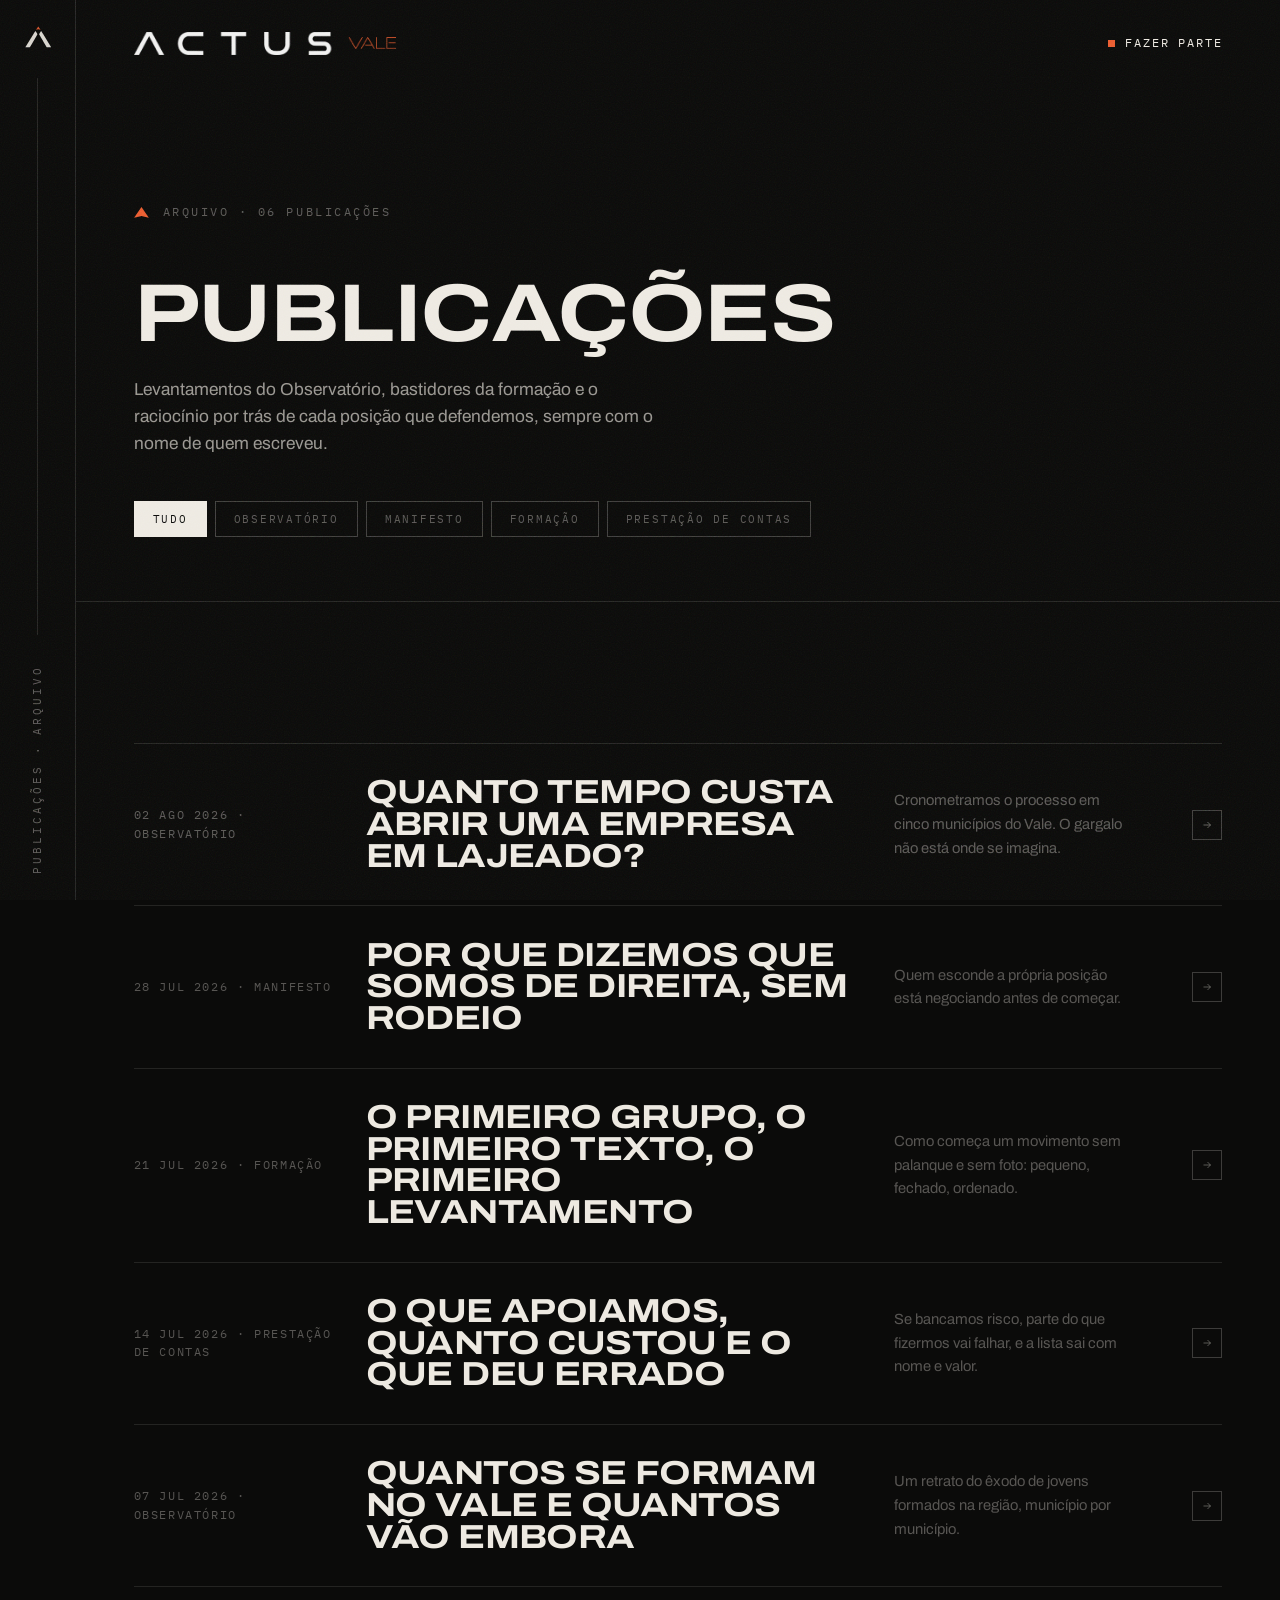
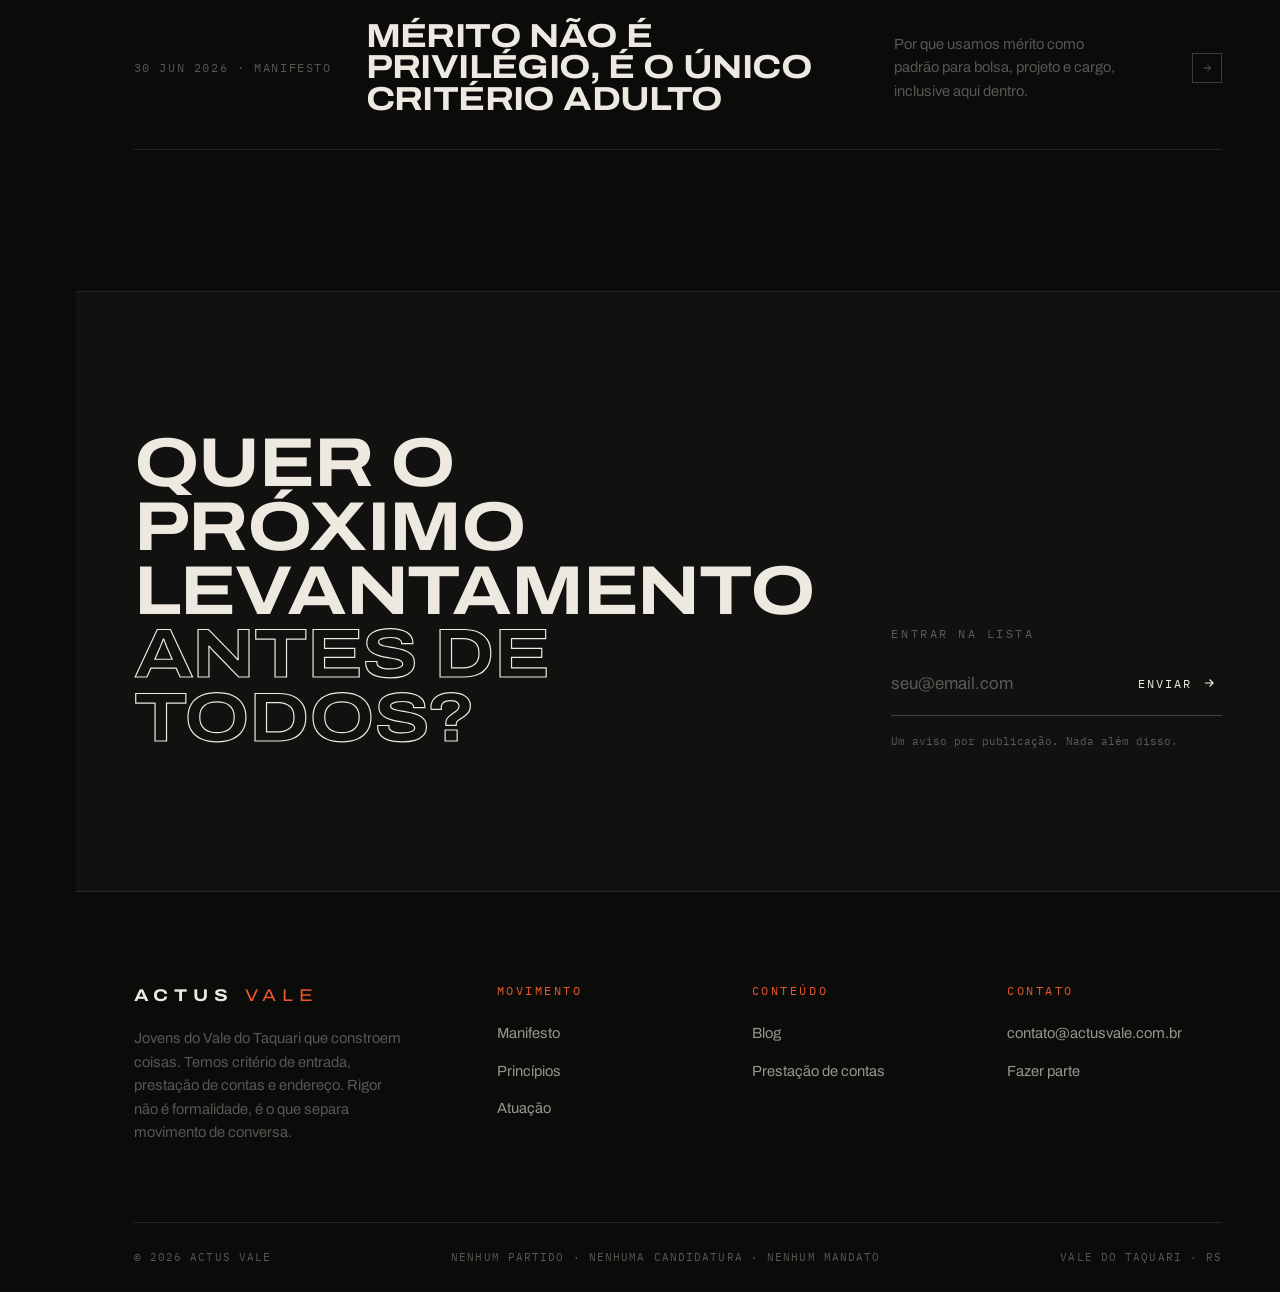
==== commit 915c3325: "Novo título do hero, remoção do Observatório e mapa do Vale ao fundo Saem as linhas verticais de fun" ====
--- a/blog/index.html
+++ b/blog/index.html
@@ -31,7 +31,6 @@
 <main>
 
   <section class="phead">
-    <div class="grid-lines" style="opacity:.5"></div>
     <div class="wrap">
       <div class="hero-flag">
         <svg class="chev" viewBox="387 0 64 47" xmlns="http://www.w3.org/2000/svg"><polygon fill="#ea592d" points="419.36 38.005 387.505 46.02 418.859 0 450.148 45.872 419.36 38.005"/></svg>
@@ -109,7 +108,6 @@
   </section>
 
   <section class="sec sec--panel invite">
-    <div class="grid-lines" style="opacity:.4"></div>
     <div class="wrap">
       <div class="invite-grid">
         <h2 class="dsp dsp-lg rv">Quer o próximo<br>levantamento<br><span class="hollow">antes de todos?</span></h2>
@@ -148,7 +146,6 @@
         <h4 class="tag tag--sig">Conteúdo</h4>
         <ul>
           <li><a href="index.html">Blog</a></li>
-          <li><a href="../index.html#observatorio">Observatório</a></li>
           <li><a href="#">Prestação de contas</a></li>
         </ul>
       </div>
--- a/assets/css/style.css
+++ b/assets/css/style.css
@@ -82,6 +82,8 @@
 }
 
 .dsp-xl  { font-size: clamp(2rem, 9vw, 9.4rem); }
+/* linha mais longa do título ("com quem fica.") não cabe em 9vw */
+.hero-title { font-size: clamp(1.9rem, 7.2vw, 7.4rem); }
 .dsp-lg  { font-size: clamp(1.9rem, 5.4vw, 4.6rem); }
 .dsp-md  { font-size: clamp(1.5rem, 2.6vw, 2.3rem); line-height: 0.95; }
 .dsp-sm  { font-size: clamp(1.1rem, 1.5vw, 1.35rem); line-height: 1.05; letter-spacing: 0; }
@@ -229,18 +231,6 @@
   padding-bottom: clamp(60px, 10vh, 120px);
   overflow: hidden;
   border-bottom: 1px solid var(--hair);
-}
-
-.grid-lines {
-  position: absolute;
-  inset: 0;
-  pointer-events: none;
-  background-image: repeating-linear-gradient(
-    to right,
-    var(--hair) 0 1px,
-    transparent 1px 16.6666%
-  );
-  opacity: 0.75;
 }
 
 .hero-glow {
@@ -293,6 +283,22 @@
 
 .sec { padding: clamp(80px, 11vw, 160px) 0; border-bottom: 1px solid var(--hair); }
 .sec--panel { background: var(--panel); }
+
+/* malha dos 36 municípios do Vale do Taquari ao fundo */
+.sec--map { position: relative; overflow: hidden; }
+.sec--map > .wrap { position: relative; z-index: 1; }
+.sec-map {
+  position: absolute;
+  top: 50%;
+  right: -3vw;
+  transform: translateY(-50%);
+  height: 132%;
+  width: auto;
+  max-width: none;
+  opacity: 0.1;
+  pointer-events: none;
+  user-select: none;
+}
 
 .sec-head {
   display: grid;
@@ -381,56 +387,6 @@
 .front:hover .front-top .chev { opacity: 1; transform: translateY(0); }
 .front h3 { margin-bottom: 16px; }
 .front p { color: var(--bone-2); max-width: 44ch; }
-
-/* ---------- observatório / medidas ---------- */
-
-.measures { border-top: 1px solid var(--hair); }
-.measure {
-  display: grid;
-  grid-template-columns: 200px minmax(0, 1fr) 120px;
-  gap: 32px;
-  align-items: center;
-  padding: 26px 0;
-  border-bottom: 1px solid var(--hair);
-}
-.m-name {
-  font-variation-settings: 'wdth' 112, 'wght' 500;
-  text-transform: uppercase;
-  letter-spacing: 0.06em;
-  font-size: 0.92rem;
-  color: var(--bone);
-}
-.m-track { height: 1px; background: var(--hair-2); position: relative; }
-.m-track i {
-  position: absolute;
-  left: 0; top: -1px;
-  height: 3px;
-  width: 0;
-  background: var(--signal);
-  transition: width 1.4s var(--ease);
-}
-.measure.in .m-track i { width: var(--w); }
-.m-val {
-  text-align: right;
-  font-variation-settings: 'wdth' 118, 'wght' 600;
-  font-size: clamp(1.3rem, 2vw, 1.9rem);
-  color: var(--bone);
-  line-height: 1;
-}
-.m-val em { font-family: var(--mono); font-style: normal; font-size: 0.5em; color: var(--signal); margin-left: 3px; }
-
-.disclaimer {
-  margin-top: 28px;
-  display: flex;
-  gap: 12px;
-  align-items: flex-start;
-  font-family: var(--mono);
-  font-size: 11.5px;
-  line-height: 1.7;
-  color: var(--bone-3);
-  max-width: 62ch;
-}
-.disclaimer b { color: var(--signal); font-weight: 400; }
 
 /* ---------- índice editorial (blog) ---------- */
 
@@ -676,7 +632,6 @@
   .tenet p { grid-column: 2; }
   .entry { grid-template-columns: 130px minmax(0, 1fr) 44px; }
   .entry-desc { display: none; }
-  .measure { grid-template-columns: 130px minmax(0, 1fr) 96px; gap: 20px; }
   .toc { position: static; }
   .toc ul { display: flex; flex-wrap: wrap; gap: 18px; }
   .toc li + li { margin-top: 0; }
@@ -697,8 +652,6 @@
   .foot-cols { grid-template-columns: 1fr; }
   .entry { grid-template-columns: minmax(0, 1fr) 40px; row-gap: 10px; }
   .entry-date { grid-column: 1 / -1; }
-  .measure { grid-template-columns: minmax(0, 1fr) 80px; row-gap: 8px; }
-  .m-track { grid-column: 1 / -1; }
   .tenet { grid-template-columns: 1fr; }
   .tenet p { grid-column: 1; }
 }
